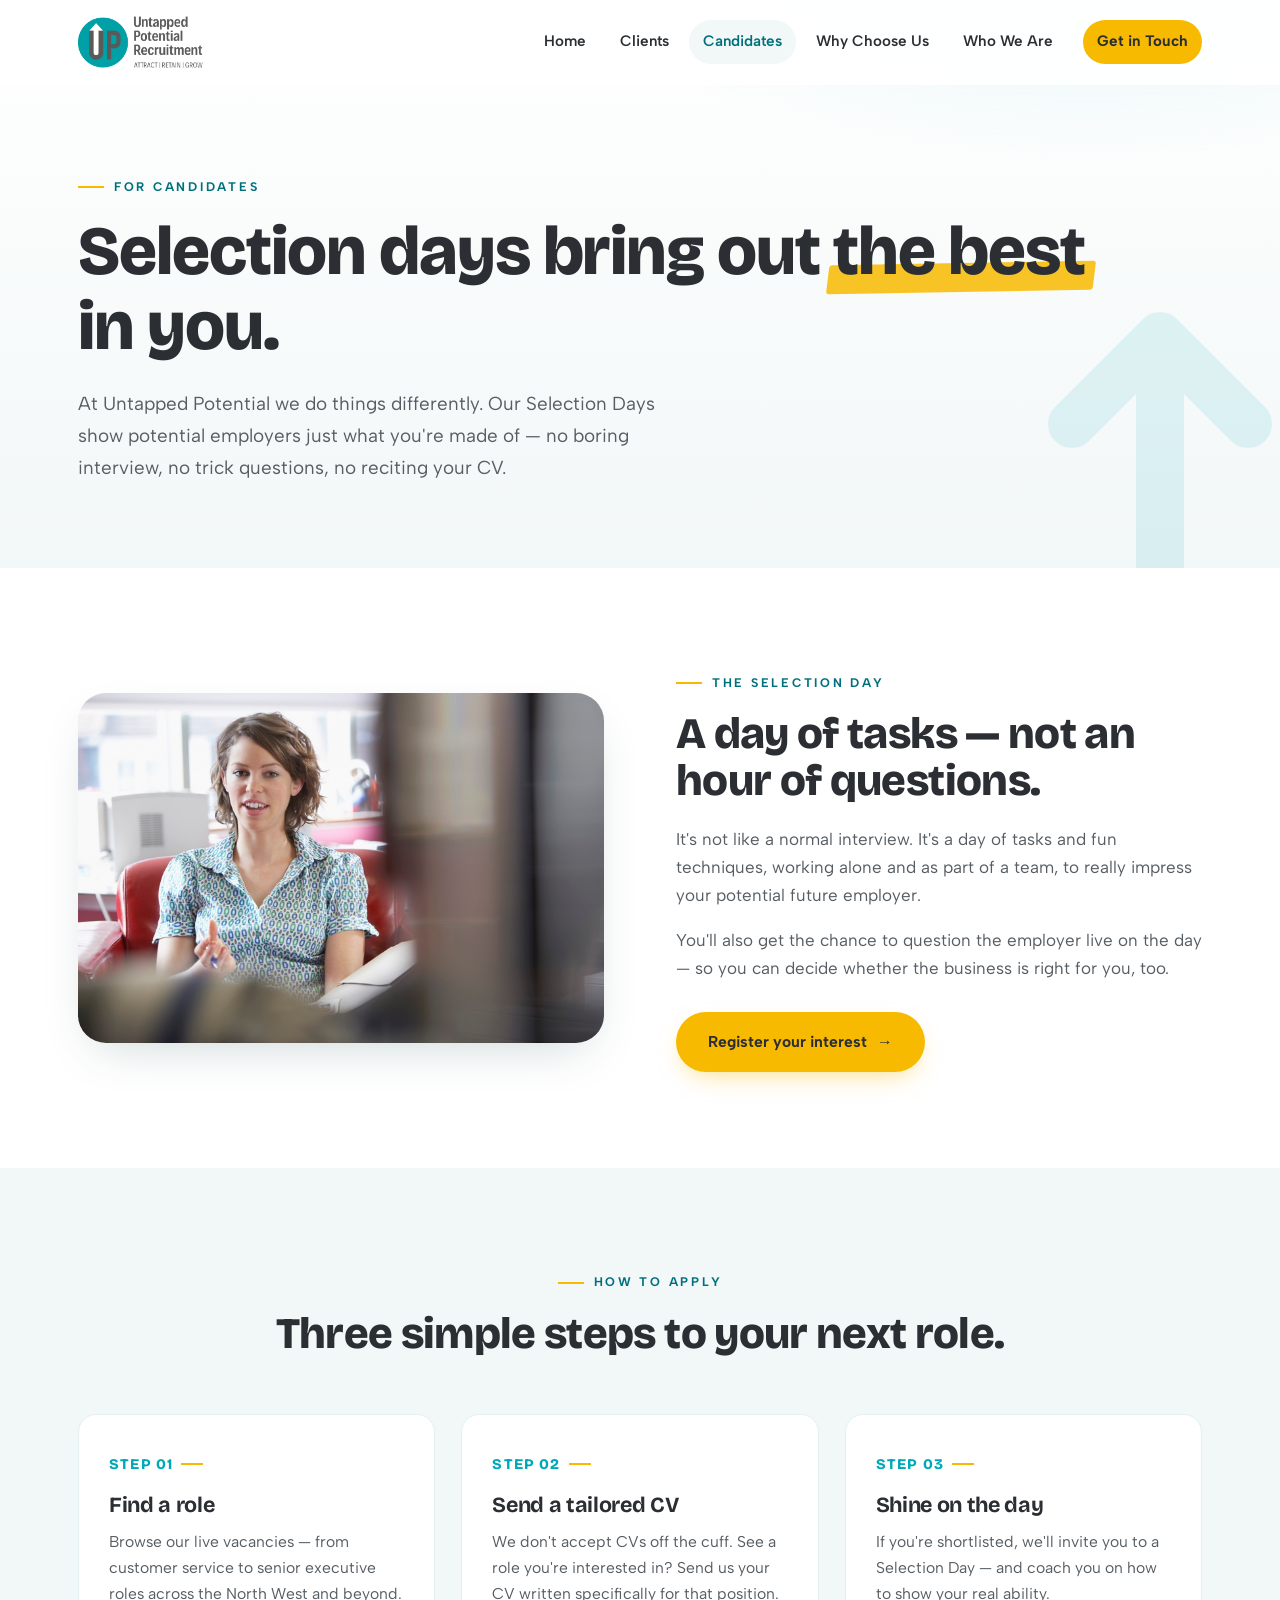
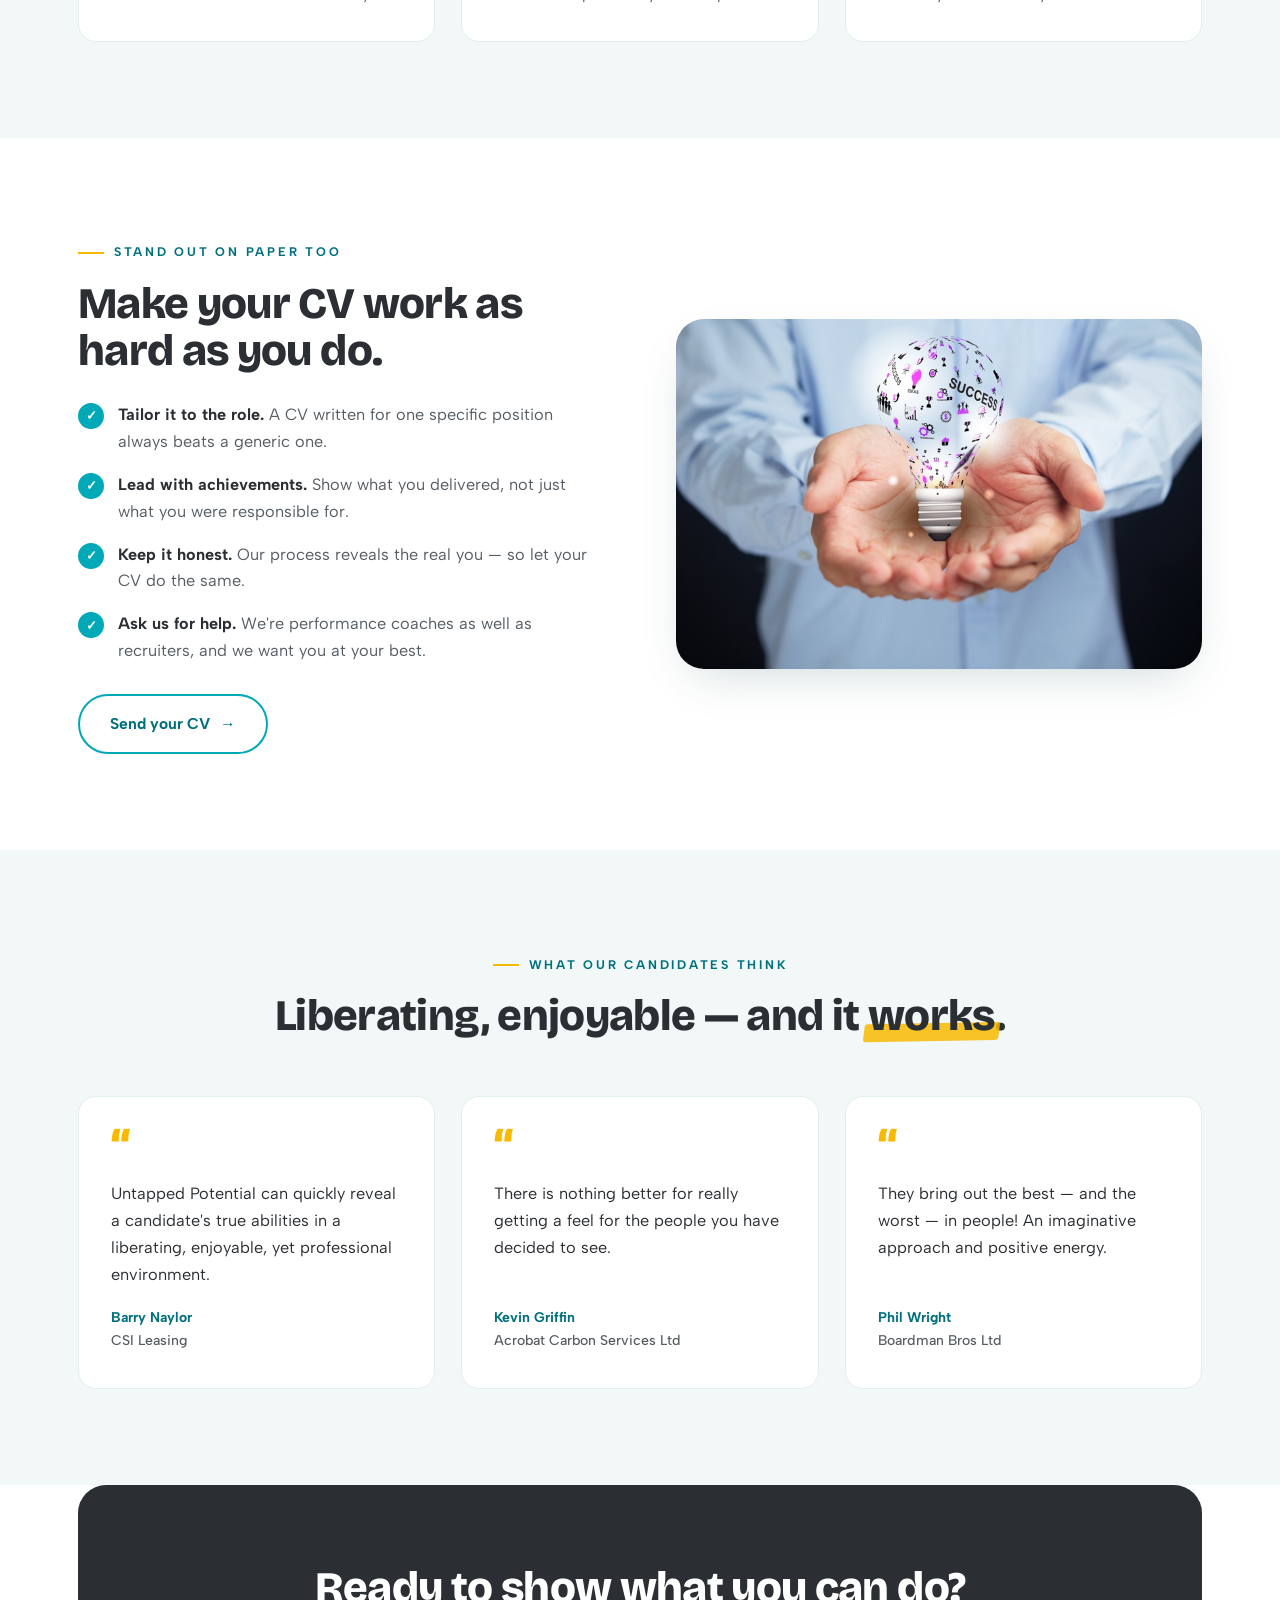
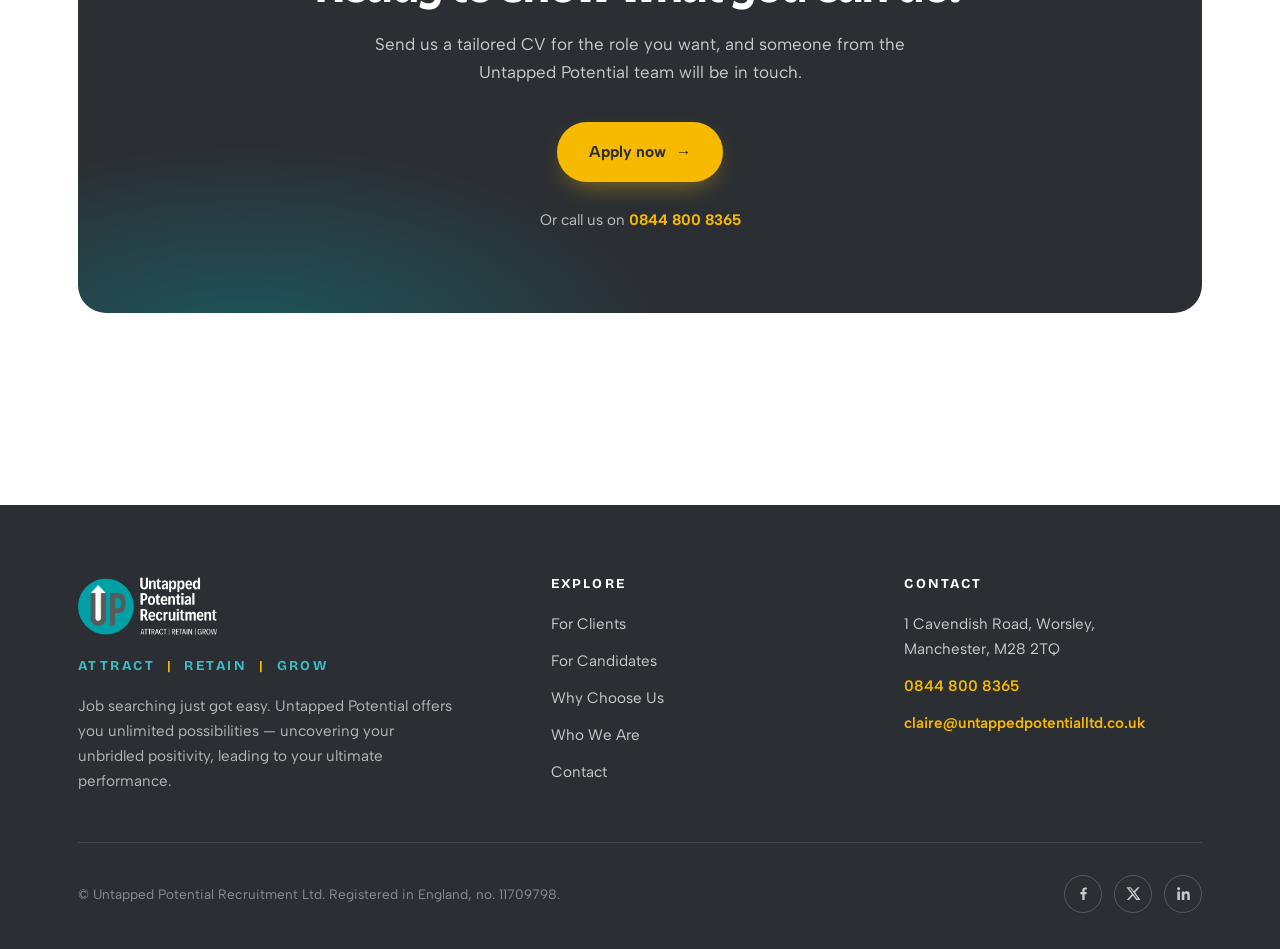
==== candidates.html @ b2980cfb "Initial commit" ====
<!DOCTYPE html>
<html lang="en-GB">
<head>
<meta charset="UTF-8">
<meta name="viewport" content="width=device-width, initial-scale=1.0">
<title>For Candidates — Untapped Potential Recruitment</title>
<meta name="description" content="Selection Days that bring out the best in you. No boring interviews — a day of tasks and techniques to show employers what you're made of.">
<link rel="preconnect" href="https://fonts.googleapis.com">
<link rel="preconnect" href="https://fonts.gstatic.com" crossorigin>
<link href="https://fonts.googleapis.com/css2?family=Bricolage+Grotesque:wght@500;700;800&family=Albert+Sans:wght@400;500;600;700&display=swap" rel="stylesheet">
<link rel="stylesheet" href="style.css">
</head>
<body>

<header class="site-header" id="siteHeader">
  <div class="header-inner">
    <a class="logo" href="index.html"><img src="assets/logo-white-bg.png" alt="Untapped Potential Recruitment — Attract, Retain, Grow"></a>
    <nav class="nav" id="nav">
      <a href="index.html">Home</a>
      <a href="clients.html">Clients</a>
      <a href="candidates.html" class="active">Candidates</a>
      <a href="why-choose-us.html">Why Choose Us</a>
      <a href="who-we-are.html">Who We Are</a>
      <a href="contact.html" class="nav-cta">Get in Touch</a>
    </nav>
    <button class="burger" id="burger" aria-label="Open menu" aria-expanded="false" aria-controls="nav">
      <span></span><span></span><span></span>
    </button>
  </div>
</header>

<main>

  <section class="page-hero">
    <svg class="hero-arrow" viewBox="0 0 200 300" fill="none" aria-hidden="true">
      <path d="M100 290 V80 M100 80 L45 135 M100 80 L155 135" stroke="#00a9b7" stroke-width="30" stroke-linecap="round" stroke-linejoin="round"/>
    </svg>
    <div class="wrap">
      <span class="eyebrow">For candidates</span>
      <h1>Selection days bring out <span class="tap">the best</span> in you.</h1>
      <p class="lead">At Untapped Potential we do things differently. Our Selection Days show potential employers just what you're made of — no boring interview, no trick questions, no reciting your CV.</p>
    </div>
  </section>

  <section class="section">
    <div class="wrap">
      <div class="split">
        <div class="img-frame reveal"><img src="assets/what-we-do.jpg" alt="A candidate presenting during a Selection Day exercise"></div>
        <div class="reveal d1">
          <span class="eyebrow">The Selection Day</span>
          <h2>A day of tasks — not an hour of questions.</h2>
          <p>It's not like a normal interview. It's a day of tasks and fun techniques, working alone and as part of a team, to really impress your potential future employer.</p>
          <p>You'll also get the chance to question the employer live on the day — so you can decide whether the business is right for you, too.</p>
          <a class="btn btn-gold" href="contact.html">Register your interest <span class="arr">&rarr;</span></a>
        </div>
      </div>
    </div>
  </section>

  <section class="section alt">
    <div class="wrap">
      <div class="section-head center reveal">
        <span class="eyebrow">How to apply</span>
        <h2>Three simple steps to your next role.</h2>
      </div>
      <div class="steps">
        <article class="step reveal">
          <span class="num">STEP 01</span>
          <h3>Find a role</h3>
          <p>Browse our live vacancies — from customer service to senior executive roles across the North West and beyond.</p>
        </article>
        <article class="step reveal d1">
          <span class="num">STEP 02</span>
          <h3>Send a tailored CV</h3>
          <p>We don't accept CVs off the cuff. See a role you're interested in? Send us your CV written specifically for that position.</p>
        </article>
        <article class="step reveal d2">
          <span class="num">STEP 03</span>
          <h3>Shine on the day</h3>
          <p>If you're shortlisted, we'll invite you to a Selection Day — and coach you on how to show your real ability.</p>
        </article>
      </div>
    </div>
  </section>

  <section class="section">
    <div class="wrap">
      <div class="split flip">
        <div class="reveal">
          <span class="eyebrow">Stand out on paper too</span>
          <h2>Make your CV work as hard as you do.</h2>
          <ul class="arrow-list">
            <li><span class="tick">&#10003;</span><p><strong>Tailor it to the role.</strong> A CV written for one specific position always beats a generic one.</p></li>
            <li><span class="tick">&#10003;</span><p><strong>Lead with achievements.</strong> Show what you delivered, not just what you were responsible for.</p></li>
            <li><span class="tick">&#10003;</span><p><strong>Keep it honest.</strong> Our process reveals the real you — so let your CV do the same.</p></li>
            <li><span class="tick">&#10003;</span><p><strong>Ask us for help.</strong> We're performance coaches as well as recruiters, and we want you at your best.</p></li>
          </ul>
          <a class="btn btn-outline" href="mailto:applications@untappedpotentialltd.co.uk">Send your CV <span class="arr">&rarr;</span></a>
        </div>
        <div class="img-frame reveal d1"><img src="assets/recruitment-success.jpg" alt="A successful candidate celebrating a new role"></div>
      </div>
    </div>
  </section>

  <section class="section alt">
    <div class="wrap">
      <div class="section-head center reveal">
        <span class="eyebrow">What our candidates think</span>
        <h2>Liberating, enjoyable — and it <span class="tap">works</span>.</h2>
      </div>
      <div class="quotes">
        <blockquote class="quote reveal">
          <span class="mark">&ldquo;</span>
          <p>Untapped Potential can quickly reveal a candidate's true abilities in a liberating, enjoyable, yet professional environment.</p>
          <cite>Barry Naylor <span>CSI Leasing</span></cite>
        </blockquote>
        <blockquote class="quote reveal d1">
          <span class="mark">&ldquo;</span>
          <p>There is nothing better for really getting a feel for the people you have decided to see.</p>
          <cite>Kevin Griffin <span>Acrobat Carbon Services Ltd</span></cite>
        </blockquote>
        <blockquote class="quote reveal d2">
          <span class="mark">&ldquo;</span>
          <p>They bring out the best — and the worst — in people! An imaginative approach and positive energy.</p>
          <cite>Phil Wright <span>Boardman Bros Ltd</span></cite>
        </blockquote>
      </div>
    </div>
  </section>

  <section class="section" style="padding-top:0">
    <div class="wrap">
      <div class="cta-panel reveal">
        <h2>Ready to show what you can do?</h2>
        <p>Send us a tailored CV for the role you want, and someone from the Untapped Potential team will be in touch.</p>
        <a class="btn btn-gold" href="mailto:applications@untappedpotentialltd.co.uk">Apply now <span class="arr">&rarr;</span></a>
        <span class="phone">Or call us on <a href="tel:08448008365">0844 800 8365</a></span>
      </div>
    </div>
  </section>

</main>

<footer class="site-footer">
  <div class="wrap">
    <div class="footer-grid">
      <div>
        <a class="logo" href="index.html"><img src="assets/logo-dark-bg.png" alt="Untapped Potential Recruitment"></a>
        <div class="footer-motto">Attract <em>|</em> Retain <em>|</em> Grow</div>
        <p>Job searching just got easy. Untapped Potential offers you unlimited possibilities — uncovering your unbridled positivity, leading to your ultimate performance.</p>
      </div>
      <div>
        <h4>Explore</h4>
        <div class="footer-links">
          <a href="clients.html">For Clients</a>
          <a href="candidates.html">For Candidates</a>
          <a href="why-choose-us.html">Why Choose Us</a>
          <a href="who-we-are.html">Who We Are</a>
          <a href="contact.html">Contact</a>
        </div>
      </div>
      <div>
        <h4>Contact</h4>
        <div class="footer-contact">
          <span>1 Cavendish Road, Worsley,<br>Manchester, M28 2TQ</span>
          <a href="tel:08448008365">0844 800 8365</a>
          <a href="mailto:claire@untappedpotentialltd.co.uk">claire@untappedpotentialltd.co.uk</a>
        </div>
      </div>
    </div>
    <div class="footer-bottom">
      <span>&copy; Untapped Potential Recruitment Ltd. Registered in England, no. 11709798.</span>
      <div class="socials">
        <a href="https://facebook.com/untappedpotentialltd" aria-label="Facebook"><svg viewBox="0 0 24 24" fill="currentColor"><path d="M13.5 21v-8h2.7l.4-3.1h-3.1V7.9c0-.9.3-1.5 1.6-1.5h1.6V3.6c-.3 0-1.3-.1-2.4-.1-2.4 0-4 1.4-4 4.1v2.3H7.6V13h2.7v8h3.2z"/></svg></a>
        <a href="https://twitter.com/untappedupdates" aria-label="Twitter / X"><svg viewBox="0 0 24 24" fill="currentColor"><path d="M17.8 3h3l-6.6 7.6L22 21h-6.1l-4.8-6.3L5.6 21h-3l7.1-8.1L2 3h6.2l4.3 5.7L17.8 3zm-1.1 16.2h1.7L7.3 4.7H5.5l11.2 14.5z"/></svg></a>
        <a href="https://linkedin.com/company/untapped-potential-ltd" aria-label="LinkedIn"><svg viewBox="0 0 24 24" fill="currentColor"><path d="M6.9 21H3.3V9h3.6v12zM5.1 7.4a2.1 2.1 0 1 1 0-4.2 2.1 2.1 0 0 1 0 4.2zM21 21h-3.6v-5.9c0-1.4 0-3.2-2-3.2s-2.2 1.5-2.2 3.1V21H9.6V9h3.4v1.6h.1c.5-.9 1.7-1.9 3.4-1.9 3.6 0 4.3 2.4 4.3 5.5V21z"/></svg></a>
      </div>
    </div>
  </div>
</footer>

<script>
(function () {
  var header = document.getElementById('siteHeader');
  var onScroll = function () { header.classList.toggle('scrolled', window.scrollY > 24); };
  window.addEventListener('scroll', onScroll, { passive: true });
  onScroll();

  var burger = document.getElementById('burger');
  var nav = document.getElementById('nav');
  burger.addEventListener('click', function () {
    var open = nav.classList.toggle('open');
    burger.classList.toggle('open', open);
    burger.setAttribute('aria-expanded', open);
    burger.setAttribute('aria-label', open ? 'Close menu' : 'Open menu');
  });
  nav.addEventListener('click', function (e) {
    if (e.target.tagName === 'A') { nav.classList.remove('open'); burger.classList.remove('open'); }
  });

  var io = new IntersectionObserver(function (entries) {
    entries.forEach(function (en) {
      if (en.isIntersecting) { en.target.classList.add('in'); io.unobserve(en.target); }
    });
  }, { threshold: 0.12 });
  document.querySelectorAll('.reveal').forEach(function (el) { io.observe(el); });
})();
</script>

</body>
</html>
---- style.css ----
/* ============================================================
   Untapped Potential Recruitment — premium rebuild
   Palette: teal #00a9b7 · gold #f8ba01 · charcoal #2b2f33
   Type: Bricolage Grotesque (display) · Albert Sans (body)
   ============================================================ */

:root {
  --teal: #00a9b7;
  --teal-bright: #3bbcc7;
  --teal-deep: #00707c;
  --teal-ink: #073a40;
  --gold: #f8ba01;
  --gold-soft: #ffd75e;
  --ink: #2b2f33;
  --ink-soft: #565d63;
  --paper: #f2f7f7;
  --paper-deep: #e3efef;
  --white: #ffffff;
  --radius: 18px;
  --radius-lg: 28px;
  --shadow: 0 18px 50px -18px rgba(7, 58, 64, 0.22);
  --font-display: "Bricolage Grotesque", "Arial Black", sans-serif;
  --font-body: "Albert Sans", "Helvetica Neue", sans-serif;
  --max: 1180px;
}

* { margin: 0; padding: 0; box-sizing: border-box; }

html { scroll-behavior: smooth; }

body {
  font-family: var(--font-body);
  color: var(--ink);
  background: var(--white);
  line-height: 1.65;
  font-size: 17px;
  -webkit-font-smoothing: antialiased;
}

img { max-width: 100%; display: block; }
a { color: var(--teal-deep); text-decoration: none; }
ul { list-style: none; }

.wrap { max-width: var(--max); margin: 0 auto; padding: 0 28px; }

/* ---------- Typography ---------- */

h1, h2, h3, h4 {
  font-family: var(--font-display);
  font-weight: 700;
  line-height: 1.08;
  letter-spacing: -0.015em;
  color: var(--ink);
}

h1 { font-size: clamp(2.6rem, 5.4vw, 4.3rem); font-weight: 800; }
h2 { font-size: clamp(1.9rem, 3.4vw, 2.8rem); font-weight: 800; }
h3 { font-size: 1.35rem; font-weight: 700; line-height: 1.25; }

p { color: var(--ink-soft); }

.eyebrow {
  display: inline-flex;
  align-items: center;
  gap: 10px;
  font-size: 0.78rem;
  font-weight: 700;
  letter-spacing: 0.22em;
  text-transform: uppercase;
  color: var(--teal-deep);
  margin-bottom: 18px;
}
.eyebrow::before {
  content: "";
  width: 26px; height: 2px;
  background: var(--gold);
}

/* gold tap-mark highlight — the "Untapped" signature */
.tap {
  position: relative;
  white-space: nowrap;
  z-index: 1;
}
.tap::after {
  content: "";
  position: absolute;
  left: -0.08em; right: -0.12em;
  bottom: 0.02em;
  height: 0.42em;
  background: var(--gold);
  opacity: 0.85;
  z-index: -1;
  transform: skew(-8deg) rotate(-1deg);
  border-radius: 3px;
}

.lead { font-size: 1.18rem; line-height: 1.7; }

/* ---------- Buttons ---------- */

.btn {
  display: inline-flex;
  align-items: center;
  gap: 10px;
  font-family: var(--font-body);
  font-weight: 700;
  font-size: 0.98rem;
  padding: 15px 30px;
  border-radius: 999px;
  border: 2px solid transparent;
  cursor: pointer;
  transition: transform 0.2s ease, box-shadow 0.2s ease, background 0.2s ease, color 0.2s ease;
}
.btn .arr { transition: transform 0.2s ease; }
.btn:hover .arr { transform: translateX(4px); }

.btn-gold {
  background: var(--gold);
  color: var(--ink);
  box-shadow: 0 10px 26px -10px rgba(248, 186, 1, 0.55);
}
.btn-gold:hover { transform: translateY(-2px); box-shadow: 0 16px 32px -10px rgba(248, 186, 1, 0.6); }

.btn-outline {
  border-color: var(--teal);
  color: var(--teal-deep);
  background: transparent;
}
.btn-outline:hover { background: var(--teal); color: var(--white); }

.btn-white {
  background: var(--white);
  color: var(--teal-deep);
}
.btn-white:hover { transform: translateY(-2px); box-shadow: 0 14px 30px -12px rgba(0,0,0,0.35); }

/* ---------- Header ---------- */

.site-header {
  position: fixed;
  top: 0; left: 0; right: 0;
  z-index: 100;
  background: rgba(255, 255, 255, 0.92);
  backdrop-filter: blur(12px);
  -webkit-backdrop-filter: blur(12px);
  border-bottom: 1px solid transparent;
  transition: box-shadow 0.25s ease, border-color 0.25s ease;
}
.site-header.scrolled {
  border-bottom-color: var(--paper-deep);
  box-shadow: 0 8px 30px -18px rgba(7, 58, 64, 0.25);
}

.header-inner {
  max-width: var(--max);
  margin: 0 auto;
  padding: 0 28px;
  height: 84px;
  display: flex;
  align-items: center;
  justify-content: space-between;
  gap: 24px;
}
.site-header.scrolled .header-inner { height: 70px; }
.header-inner { transition: height 0.25s ease; }

.logo img { height: 52px; width: auto; transition: height 0.25s ease; }
.site-header.scrolled .logo img { height: 44px; }

.nav { display: flex; align-items: center; gap: 6px; }
.nav a {
  font-weight: 600;
  font-size: 0.95rem;
  color: var(--ink);
  padding: 9px 14px;
  border-radius: 999px;
  transition: background 0.2s ease, color 0.2s ease;
}
.nav a:hover { background: var(--paper); color: var(--teal-deep); }
.nav a.active { color: var(--teal-deep); background: var(--paper); }
.nav .nav-cta {
  background: var(--gold);
  color: var(--ink);
  font-weight: 700;
  margin-left: 10px;
}
.nav .nav-cta:hover { background: var(--gold-soft); color: var(--ink); }

.burger {
  display: none;
  flex-direction: column;
  gap: 5px;
  background: none;
  border: 0;
  padding: 10px;
  cursor: pointer;
}
.burger span {
  width: 26px; height: 3px;
  border-radius: 2px;
  background: var(--ink);
  transition: transform 0.25s ease, opacity 0.25s ease;
}
.burger.open span:nth-child(1) { transform: translateY(8px) rotate(45deg); }
.burger.open span:nth-child(2) { opacity: 0; }
.burger.open span:nth-child(3) { transform: translateY(-8px) rotate(-45deg); }

/* ---------- Hero (home) ---------- */

.hero {
  position: relative;
  padding: 170px 0 110px;
  background:
    radial-gradient(1100px 520px at 88% -10%, rgba(59, 188, 199, 0.16), transparent 65%),
    linear-gradient(180deg, var(--white) 0%, var(--paper) 100%);
  overflow: hidden;
}

.hero-arrow {
  position: absolute;
  right: -60px;
  bottom: -80px;
  width: 420px;
  height: 620px;
  opacity: 0.1;
  pointer-events: none;
}

.hero-grid {
  display: grid;
  grid-template-columns: 1.05fr 0.95fr;
  gap: 64px;
  align-items: center;
  position: relative;
}

.hero-copy .lead { margin: 26px 0 36px; max-width: 34rem; }
.hero-ctas { display: flex; gap: 16px; flex-wrap: wrap; }

.hero-visual { position: relative; }
.hero-visual .frame {
  border-radius: var(--radius-lg);
  overflow: hidden;
  box-shadow: var(--shadow);
  aspect-ratio: 4 / 3.4;
}
.hero-visual .frame img { width: 100%; height: 100%; object-fit: cover; }

.hero-chip {
  position: absolute;
  left: -28px;
  bottom: 34px;
  background: var(--white);
  border-radius: var(--radius);
  box-shadow: var(--shadow);
  padding: 18px 24px;
  display: flex;
  align-items: center;
  gap: 16px;
}
.hero-chip .big {
  font-family: var(--font-display);
  font-weight: 800;
  font-size: 2rem;
  color: var(--teal);
  line-height: 1;
}
.hero-chip .small {
  font-size: 0.82rem;
  font-weight: 600;
  color: var(--ink-soft);
  line-height: 1.35;
  max-width: 150px;
}

.hero-badge {
  position: absolute;
  top: -22px;
  right: 26px;
  background: var(--gold);
  color: var(--ink);
  font-weight: 800;
  font-size: 0.8rem;
  letter-spacing: 0.14em;
  text-transform: uppercase;
  padding: 12px 20px;
  border-radius: 999px;
  box-shadow: 0 12px 28px -10px rgba(248, 186, 1, 0.6);
  transform: rotate(3deg);
}

/* ---------- Sections ---------- */

.section { padding: 96px 0; }
.section.alt { background: var(--paper); }
.section-head { max-width: 46rem; margin-bottom: 56px; }
.section-head.center { margin-left: auto; margin-right: auto; text-align: center; }
.section-head.center .eyebrow { justify-content: center; }
.section-head p { margin-top: 18px; font-size: 1.08rem; }

/* split layout */
.split {
  display: grid;
  grid-template-columns: 1fr 1fr;
  gap: 72px;
  align-items: center;
}
.split .img-frame {
  border-radius: var(--radius-lg);
  overflow: hidden;
  box-shadow: var(--shadow);
}
.split .img-frame img { width: 100%; height: 100%; object-fit: cover; }
.split h2 { margin-bottom: 20px; }
.split p + p { margin-top: 16px; }
.split .btn { margin-top: 30px; }

/* ---------- Process steps ---------- */

.steps {
  display: grid;
  grid-template-columns: repeat(3, 1fr);
  gap: 26px;
}
.step {
  background: var(--white);
  border-radius: var(--radius);
  padding: 34px 30px;
  border: 1px solid var(--paper-deep);
  position: relative;
  transition: transform 0.25s ease, box-shadow 0.25s ease;
}
.step:hover { transform: translateY(-6px); box-shadow: var(--shadow); }
.step .num {
  font-family: var(--font-display);
  font-weight: 800;
  font-size: 0.92rem;
  color: var(--teal);
  letter-spacing: 0.08em;
  display: inline-flex;
  align-items: center;
  gap: 8px;
  margin-bottom: 16px;
}
.step .num::after {
  content: "";
  width: 22px; height: 2px;
  background: var(--gold);
}
.step h3 { margin-bottom: 10px; }
.step p { font-size: 0.98rem; }

/* ---------- Stats band ---------- */

.stats-band {
  background: linear-gradient(120deg, var(--teal-deep) 0%, var(--teal) 78%);
  color: var(--white);
  border-radius: var(--radius-lg);
  padding: 64px 56px;
  position: relative;
  overflow: hidden;
}
.stats-band .band-arrow {
  position: absolute;
  right: -30px; top: -60px;
  width: 260px; height: 400px;
  opacity: 0.12;
}
.stats-grid {
  display: grid;
  grid-template-columns: repeat(4, 1fr);
  gap: 40px;
  position: relative;
}
.stat .value {
  font-family: var(--font-display);
  font-weight: 800;
  font-size: clamp(2.4rem, 4vw, 3.4rem);
  line-height: 1;
  color: var(--white);
}
.stat .value em { font-style: normal; color: var(--gold); }
.stat .label {
  margin-top: 10px;
  font-size: 0.92rem;
  font-weight: 500;
  color: rgba(255, 255, 255, 0.85);
  max-width: 15rem;
}

/* ---------- Testimonials ---------- */

.quotes {
  display: grid;
  grid-template-columns: repeat(3, 1fr);
  gap: 26px;
}
.quote {
  background: var(--white);
  border-radius: var(--radius);
  padding: 36px 32px;
  border: 1px solid var(--paper-deep);
  display: flex;
  flex-direction: column;
  gap: 18px;
}
.quote .mark {
  font-family: var(--font-display);
  font-size: 3rem;
  font-weight: 800;
  line-height: 0.6;
  color: var(--gold);
}
.quote p { font-size: 1.02rem; color: var(--ink); flex: 1; }
.quote cite {
  font-style: normal;
  font-size: 0.88rem;
  font-weight: 700;
  color: var(--teal-deep);
}
.quote cite span {
  display: block;
  font-weight: 500;
  color: var(--ink-soft);
}

/* ---------- Client logo strip ---------- */

.logo-strip { overflow: hidden; position: relative; padding: 10px 0; }
.logo-track {
  display: flex;
  align-items: center;
  gap: 70px;
  width: max-content;
  animation: marquee 40s linear infinite;
}
.logo-track img {
  height: 56px;
  width: auto;
  filter: grayscale(1);
  opacity: 0.6;
  transition: filter 0.25s ease, opacity 0.25s ease;
}
.logo-track img:hover { filter: none; opacity: 1; }
@keyframes marquee {
  from { transform: translateX(0); }
  to { transform: translateX(-50%); }
}

/* ---------- Big CTA ---------- */

.cta-panel {
  background: var(--ink);
  border-radius: var(--radius-lg);
  padding: 80px 64px;
  text-align: center;
  position: relative;
  overflow: hidden;
}
.cta-panel::before {
  content: "";
  position: absolute;
  inset: 0;
  background: radial-gradient(600px 300px at 15% 110%, rgba(0, 169, 183, 0.35), transparent 70%);
}
.cta-panel h2 { color: var(--white); position: relative; }
.cta-panel p {
  color: rgba(255, 255, 255, 0.75);
  margin: 18px auto 36px;
  max-width: 36rem;
  position: relative;
}
.cta-panel .btn { position: relative; }
.cta-panel .phone {
  display: block;
  margin-top: 26px;
  color: rgba(255, 255, 255, 0.7);
  font-size: 0.95rem;
  position: relative;
}
.cta-panel .phone a { color: var(--gold); font-weight: 700; }

/* ---------- Page hero (inner pages) ---------- */

.page-hero {
  padding: 168px 0 84px;
  background:
    radial-gradient(900px 420px at 85% -20%, rgba(59, 188, 199, 0.18), transparent 65%),
    linear-gradient(180deg, var(--white) 0%, var(--paper) 100%);
  position: relative;
  overflow: hidden;
}
.page-hero .hero-arrow { width: 320px; height: 480px; right: -40px; bottom: -120px; }
.page-hero h1 { max-width: 15em; }
.page-hero .lead { margin-top: 24px; max-width: 38rem; }

/* ---------- Feature cards (clients page) ---------- */

.cards {
  display: grid;
  grid-template-columns: repeat(3, 1fr);
  gap: 26px;
}
.card {
  background: var(--white);
  border-radius: var(--radius);
  border: 1px solid var(--paper-deep);
  padding: 36px 32px;
  transition: transform 0.25s ease, box-shadow 0.25s ease;
  display: flex;
  flex-direction: column;
}
.card:hover { transform: translateY(-6px); box-shadow: var(--shadow); }
.card .icon {
  width: 52px; height: 52px;
  border-radius: 14px;
  background: var(--paper);
  color: var(--teal-deep);
  display: grid;
  place-items: center;
  margin-bottom: 22px;
}
.card .icon svg { width: 26px; height: 26px; }
.card h3 { margin-bottom: 10px; }
.card p { font-size: 0.98rem; flex: 1; }

/* ---------- Arrow list ---------- */

.arrow-list { display: grid; gap: 16px; margin-top: 26px; }
.arrow-list li {
  display: flex;
  gap: 14px;
  align-items: flex-start;
  font-size: 1.02rem;
  color: var(--ink);
}
.arrow-list li strong { color: var(--ink); }
.arrow-list li .tick {
  flex: none;
  width: 26px; height: 26px;
  margin-top: 2px;
  border-radius: 50%;
  background: var(--teal);
  color: var(--white);
  display: grid;
  place-items: center;
  font-size: 0.8rem;
  font-weight: 800;
}
.arrow-list li p { display: inline; color: var(--ink-soft); }

/* ---------- Compare panel (why choose us) ---------- */

.compare {
  display: grid;
  grid-template-columns: 1fr 1fr;
  gap: 26px;
}
.compare-col {
  border-radius: var(--radius-lg);
  padding: 48px 44px;
}
.compare-col.us {
  background: linear-gradient(140deg, var(--teal-deep), var(--teal));
  color: var(--white);
}
.compare-col.them {
  background: var(--white);
  border: 1px solid var(--paper-deep);
}
.compare-col .pct {
  font-family: var(--font-display);
  font-weight: 800;
  font-size: clamp(3.4rem, 6vw, 5rem);
  line-height: 1;
}
.compare-col.us .pct { color: var(--gold); }
.compare-col.them .pct { color: var(--ink-soft); }
.compare-col h3 { margin-top: 14px; }
.compare-col.us h3 { color: var(--white); }
.compare-col p { margin-top: 10px; font-size: 0.98rem; }
.compare-col.us p { color: rgba(255, 255, 255, 0.85); }

/* ---------- Contact page ---------- */

.contact-grid {
  display: grid;
  grid-template-columns: 0.9fr 1.1fr;
  gap: 64px;
  align-items: start;
}

.contact-cards { display: grid; gap: 20px; }
.contact-card {
  background: var(--white);
  border: 1px solid var(--paper-deep);
  border-radius: var(--radius);
  padding: 28px 30px;
  display: flex;
  gap: 20px;
  align-items: flex-start;
}
.contact-card .icon {
  flex: none;
  width: 48px; height: 48px;
  border-radius: 13px;
  background: var(--paper);
  color: var(--teal-deep);
  display: grid;
  place-items: center;
}
.contact-card .icon svg { width: 24px; height: 24px; }
.contact-card h3 { font-size: 1.05rem; margin-bottom: 4px; }
.contact-card p, .contact-card a { font-size: 0.98rem; }
.contact-card a { font-weight: 700; }
.contact-card a:hover { text-decoration: underline; }

.form-panel {
  background: var(--white);
  border: 1px solid var(--paper-deep);
  border-radius: var(--radius-lg);
  padding: 46px;
  box-shadow: var(--shadow);
}
.form-panel h3 { margin-bottom: 26px; font-size: 1.5rem; }
.form-grid { display: grid; grid-template-columns: 1fr 1fr; gap: 18px; }
.form-grid .full { grid-column: 1 / -1; }
.field label {
  display: block;
  font-size: 0.85rem;
  font-weight: 700;
  margin-bottom: 7px;
  color: var(--ink);
}
.field input, .field textarea {
  width: 100%;
  font-family: var(--font-body);
  font-size: 1rem;
  padding: 13px 16px;
  border: 1.5px solid var(--paper-deep);
  border-radius: 12px;
  background: var(--paper);
  color: var(--ink);
  transition: border-color 0.2s ease, background 0.2s ease;
}
.field input:focus, .field textarea:focus {
  outline: none;
  border-color: var(--teal);
  background: var(--white);
}
.field textarea { min-height: 140px; resize: vertical; }
.form-panel .btn { margin-top: 24px; width: 100%; justify-content: center; }

/* ---------- Footer ---------- */

.site-footer {
  background: var(--ink);
  color: rgba(255, 255, 255, 0.75);
  padding: 72px 0 36px;
  margin-top: 96px;
}
.footer-grid {
  display: grid;
  grid-template-columns: 1.4fr 1fr 1fr;
  gap: 56px;
  padding-bottom: 48px;
  border-bottom: 1px solid rgba(255, 255, 255, 0.12);
}
.site-footer .logo img { height: 58px; }
.footer-motto {
  margin-top: 20px;
  font-family: var(--font-display);
  font-weight: 700;
  letter-spacing: 0.18em;
  font-size: 0.85rem;
  color: var(--teal-bright);
  text-transform: uppercase;
}
.footer-motto em { color: var(--gold); font-style: normal; padding: 0 6px; }
.site-footer p { color: rgba(255, 255, 255, 0.65); font-size: 0.95rem; margin-top: 16px; max-width: 24rem; }
.site-footer h4 {
  color: var(--white);
  font-size: 0.85rem;
  letter-spacing: 0.16em;
  text-transform: uppercase;
  margin-bottom: 20px;
}
.footer-links { display: grid; gap: 12px; }
.footer-links a { color: rgba(255, 255, 255, 0.75); font-size: 0.95rem; transition: color 0.2s ease; }
.footer-links a:hover { color: var(--gold); }
.footer-contact { display: grid; gap: 12px; font-size: 0.95rem; }
.footer-contact a { color: var(--gold); font-weight: 600; }
.footer-bottom {
  display: flex;
  justify-content: space-between;
  align-items: center;
  gap: 20px;
  flex-wrap: wrap;
  padding-top: 32px;
  font-size: 0.85rem;
  color: rgba(255, 255, 255, 0.45);
}
.socials { display: flex; gap: 12px; }
.socials a {
  width: 38px; height: 38px;
  border-radius: 50%;
  border: 1px solid rgba(255, 255, 255, 0.2);
  display: grid;
  place-items: center;
  color: rgba(255, 255, 255, 0.75);
  transition: background 0.2s ease, color 0.2s ease, border-color 0.2s ease;
}
.socials a:hover { background: var(--teal); border-color: var(--teal); color: var(--white); }
.socials svg { width: 17px; height: 17px; }

/* ---------- Reveal animation ---------- */

.reveal {
  opacity: 0;
  transform: translateY(26px);
  transition: opacity 0.7s ease, transform 0.7s ease;
}
.reveal.in { opacity: 1; transform: none; }
.reveal.d1 { transition-delay: 0.08s; }
.reveal.d2 { transition-delay: 0.16s; }
.reveal.d3 { transition-delay: 0.24s; }

@media (prefers-reduced-motion: reduce) {
  html { scroll-behavior: auto; }
  .reveal { opacity: 1; transform: none; transition: none; }
  .logo-track { animation: none; flex-wrap: wrap; width: auto; justify-content: center; }
  * { transition-duration: 0.01ms !important; animation-duration: 0.01ms !important; }
}

:focus-visible {
  outline: 3px solid var(--teal);
  outline-offset: 3px;
  border-radius: 4px;
}

/* ---------- Responsive ---------- */

@media (max-width: 1080px) {
  .hero-grid, .split, .contact-grid { grid-template-columns: 1fr; gap: 48px; }
  .split.flip .img-frame { order: -1; }
  .steps, .quotes, .cards { grid-template-columns: repeat(2, 1fr); }
  .stats-grid { grid-template-columns: repeat(2, 1fr); }
  .hero { padding-top: 150px; }
  .hero-chip { left: 12px; }
}

@media (max-width: 720px) {
  body { font-size: 16px; }
  .section { padding: 64px 0; }
  .steps, .quotes, .cards, .compare, .form-grid { grid-template-columns: 1fr; }
  .stats-grid { grid-template-columns: 1fr 1fr; gap: 28px; }
  .stats-band { padding: 44px 30px; }
  .cta-panel { padding: 56px 28px; }
  .form-panel { padding: 30px 24px; }
  .hero { padding: 130px 0 70px; }
  .page-hero { padding: 130px 0 60px; }
  .hero-ctas .btn { width: 100%; justify-content: center; }
  .hero-chip { position: static; margin-top: 18px; }
  .hero-badge { top: -16px; right: 12px; }
  .footer-grid { grid-template-columns: 1fr; gap: 40px; }

  .nav {
    position: fixed;
    top: 0; right: 0;
    height: 100vh;
    width: min(320px, 84vw);
    background: var(--white);
    flex-direction: column;
    align-items: flex-start;
    padding: 110px 30px 40px;
    gap: 8px;
    box-shadow: -20px 0 60px -20px rgba(7, 58, 64, 0.35);
    transform: translateX(105%);
    transition: transform 0.3s ease;
  }
  .nav.open { transform: translateX(0); }
  .nav a { width: 100%; font-size: 1.05rem; padding: 12px 16px; }
  .nav .nav-cta { margin-left: 0; text-align: center; justify-content: center; display: flex; }
  .burger { display: flex; z-index: 110; }
}
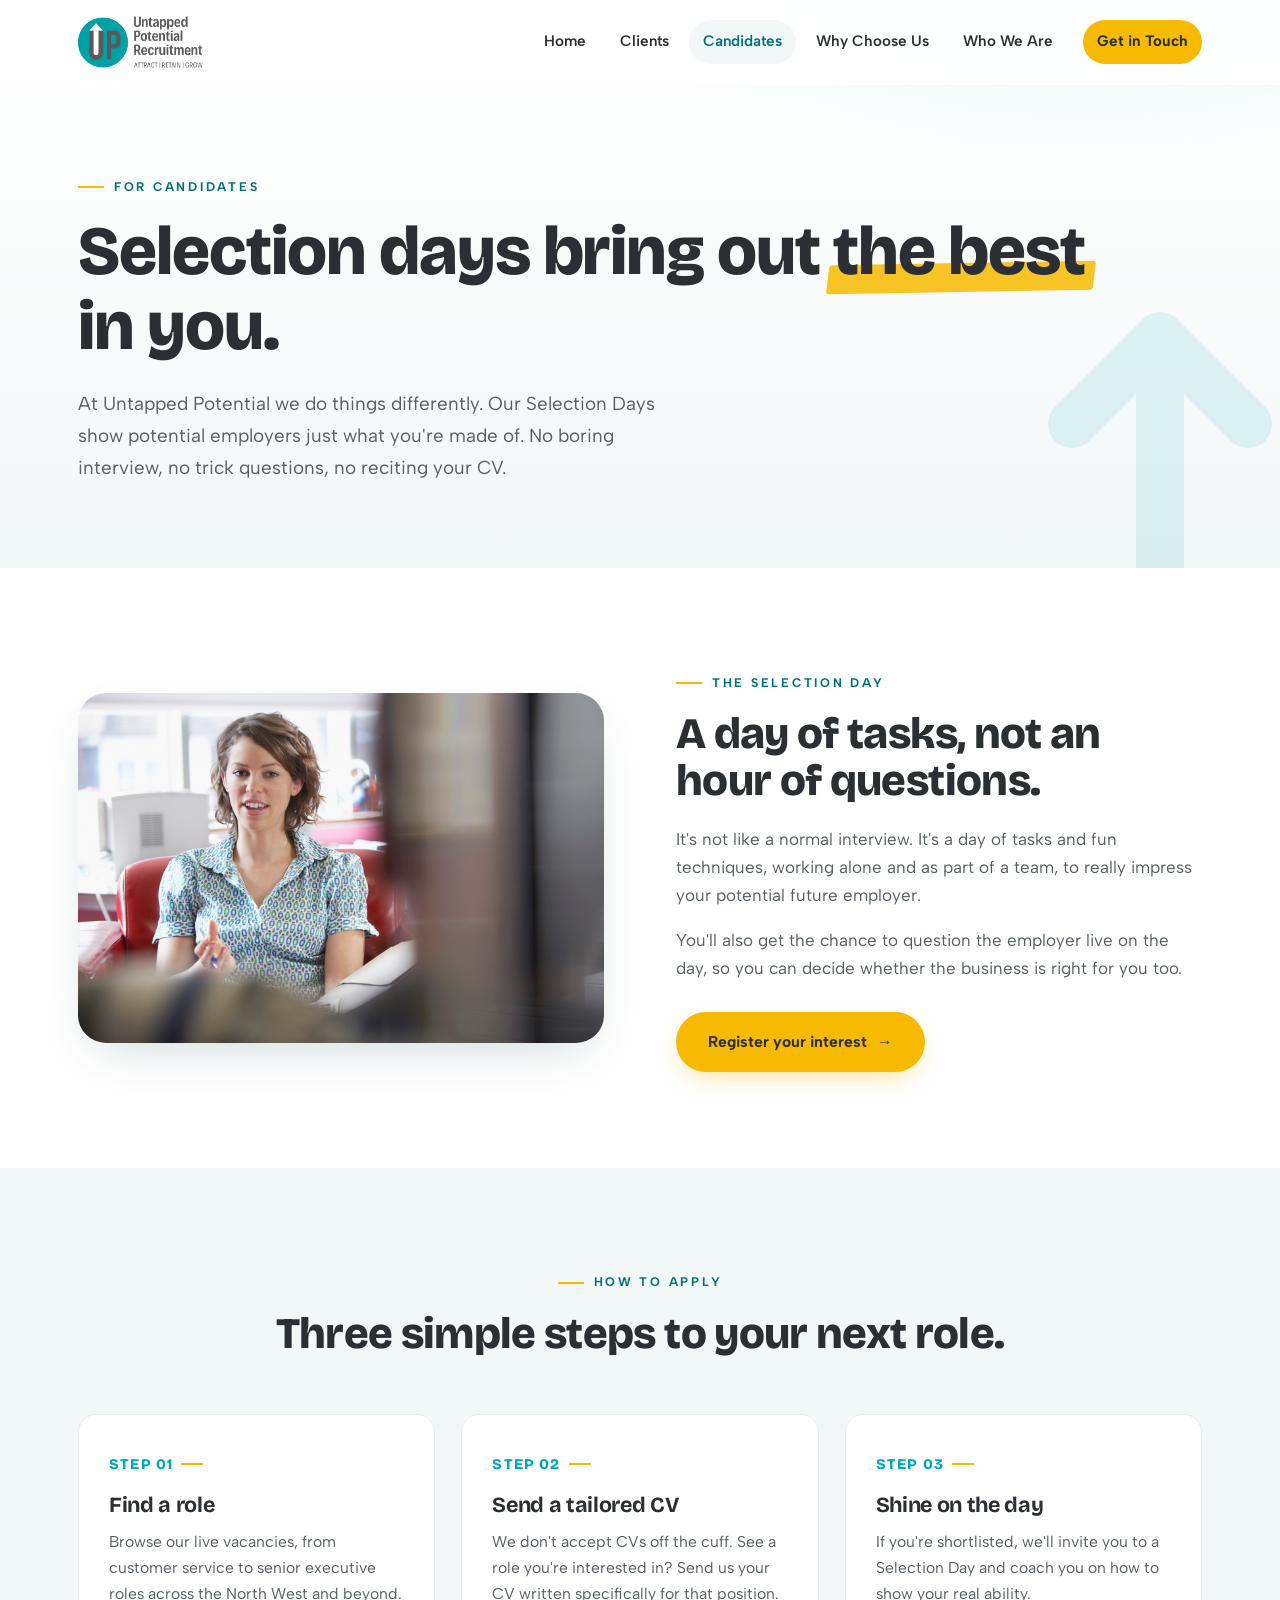
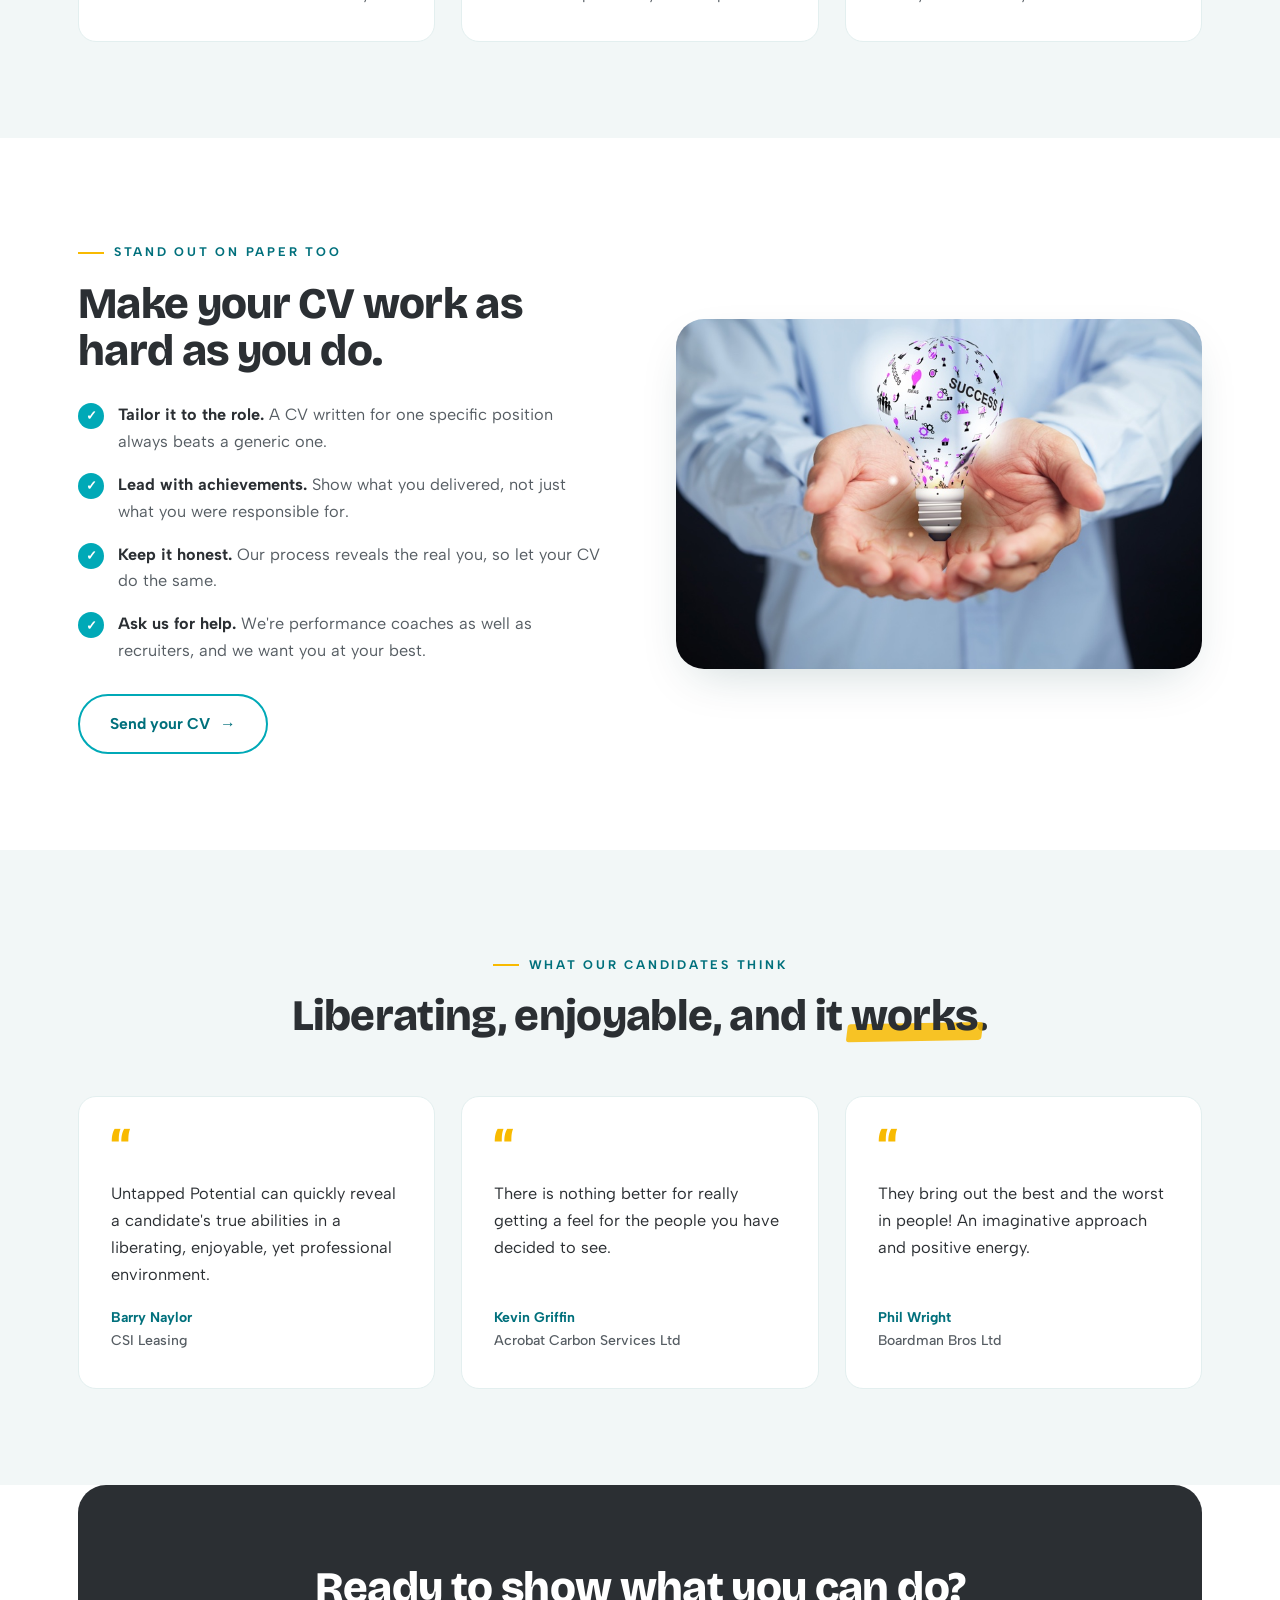
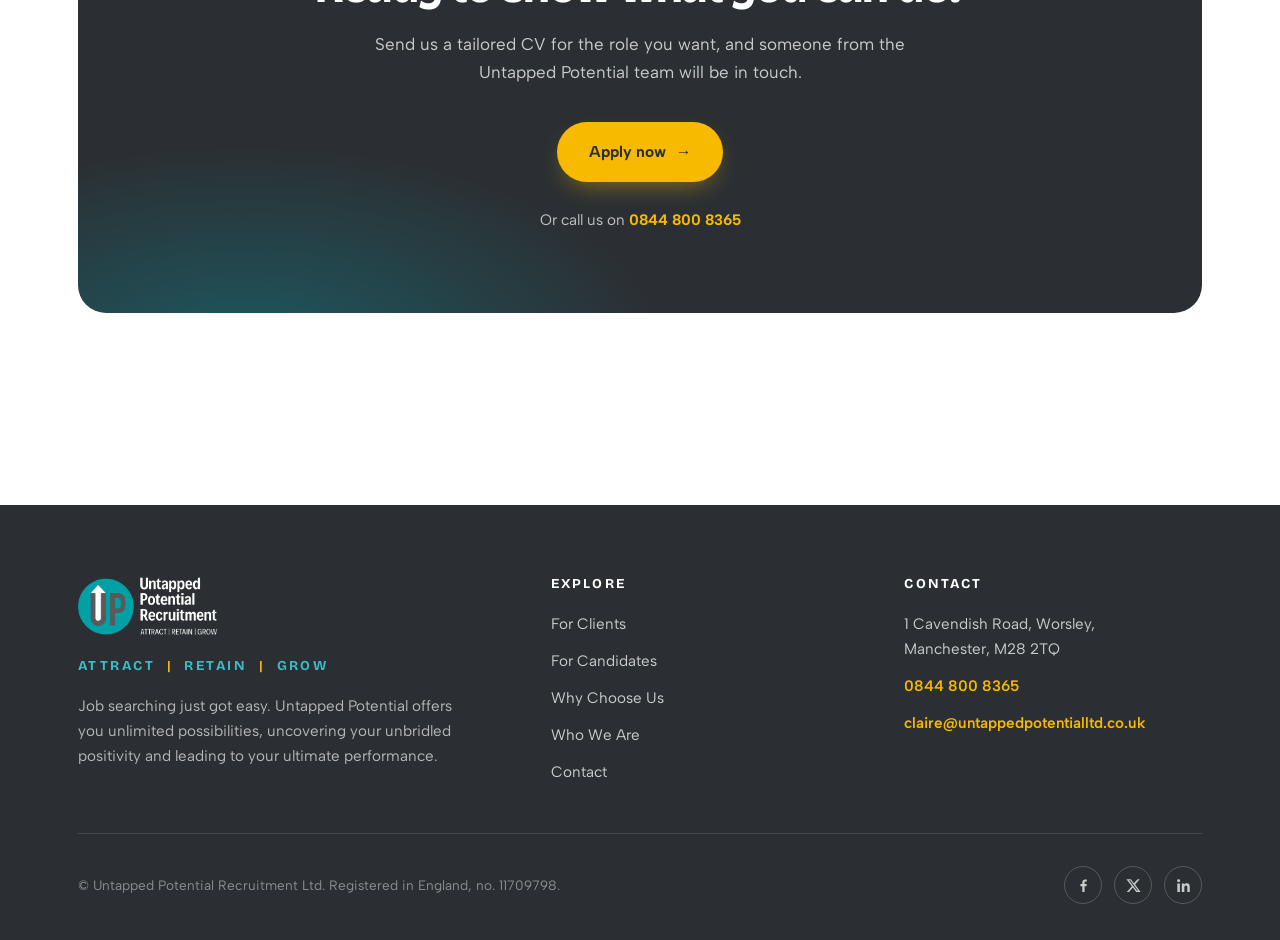
==== commit 7df14331: "Replace em-dashes with natural punctuation and tighten copy" ====
--- a/candidates.html
+++ b/candidates.html
@@ -3,8 +3,8 @@
 <head>
 <meta charset="UTF-8">
 <meta name="viewport" content="width=device-width, initial-scale=1.0">
-<title>For Candidates — Untapped Potential Recruitment</title>
-<meta name="description" content="Selection Days that bring out the best in you. No boring interviews — a day of tasks and techniques to show employers what you're made of.">
+<title>For Candidates | Untapped Potential Recruitment</title>
+<meta name="description" content="Selection Days that bring out the best in you. No boring interviews, just a day of tasks and techniques to show employers what you're made of.">
 <link rel="preconnect" href="https://fonts.googleapis.com">
 <link rel="preconnect" href="https://fonts.gstatic.com" crossorigin>
 <link href="https://fonts.googleapis.com/css2?family=Bricolage+Grotesque:wght@500;700;800&family=Albert+Sans:wght@400;500;600;700&display=swap" rel="stylesheet">
@@ -14,7 +14,7 @@
 
 <header class="site-header" id="siteHeader">
   <div class="header-inner">
-    <a class="logo" href="index.html"><img src="assets/logo-white-bg.png" alt="Untapped Potential Recruitment — Attract, Retain, Grow"></a>
+    <a class="logo" href="index.html"><img src="assets/logo-white-bg.png" alt="Untapped Potential Recruitment: Attract, Retain, Grow"></a>
     <nav class="nav" id="nav">
       <a href="index.html">Home</a>
       <a href="clients.html">Clients</a>
@@ -38,7 +38,7 @@
     <div class="wrap">
       <span class="eyebrow">For candidates</span>
       <h1>Selection days bring out <span class="tap">the best</span> in you.</h1>
-      <p class="lead">At Untapped Potential we do things differently. Our Selection Days show potential employers just what you're made of — no boring interview, no trick questions, no reciting your CV.</p>
+      <p class="lead">At Untapped Potential we do things differently. Our Selection Days show potential employers just what you're made of. No boring interview, no trick questions, no reciting your CV.</p>
     </div>
   </section>
 
@@ -48,9 +48,9 @@
         <div class="img-frame reveal"><img src="assets/what-we-do.jpg" alt="A candidate presenting during a Selection Day exercise"></div>
         <div class="reveal d1">
           <span class="eyebrow">The Selection Day</span>
-          <h2>A day of tasks — not an hour of questions.</h2>
+          <h2>A day of tasks, not an hour of questions.</h2>
           <p>It's not like a normal interview. It's a day of tasks and fun techniques, working alone and as part of a team, to really impress your potential future employer.</p>
-          <p>You'll also get the chance to question the employer live on the day — so you can decide whether the business is right for you, too.</p>
+          <p>You'll also get the chance to question the employer live on the day, so you can decide whether the business is right for you too.</p>
           <a class="btn btn-gold" href="contact.html">Register your interest <span class="arr">&rarr;</span></a>
         </div>
       </div>
@@ -67,7 +67,7 @@
         <article class="step reveal">
           <span class="num">STEP 01</span>
           <h3>Find a role</h3>
-          <p>Browse our live vacancies — from customer service to senior executive roles across the North West and beyond.</p>
+          <p>Browse our live vacancies, from customer service to senior executive roles across the North West and beyond.</p>
         </article>
         <article class="step reveal d1">
           <span class="num">STEP 02</span>
@@ -77,7 +77,7 @@
         <article class="step reveal d2">
           <span class="num">STEP 03</span>
           <h3>Shine on the day</h3>
-          <p>If you're shortlisted, we'll invite you to a Selection Day — and coach you on how to show your real ability.</p>
+          <p>If you're shortlisted, we'll invite you to a Selection Day and coach you on how to show your real ability.</p>
         </article>
       </div>
     </div>
@@ -92,7 +92,7 @@
           <ul class="arrow-list">
             <li><span class="tick">&#10003;</span><p><strong>Tailor it to the role.</strong> A CV written for one specific position always beats a generic one.</p></li>
             <li><span class="tick">&#10003;</span><p><strong>Lead with achievements.</strong> Show what you delivered, not just what you were responsible for.</p></li>
-            <li><span class="tick">&#10003;</span><p><strong>Keep it honest.</strong> Our process reveals the real you — so let your CV do the same.</p></li>
+            <li><span class="tick">&#10003;</span><p><strong>Keep it honest.</strong> Our process reveals the real you, so let your CV do the same.</p></li>
             <li><span class="tick">&#10003;</span><p><strong>Ask us for help.</strong> We're performance coaches as well as recruiters, and we want you at your best.</p></li>
           </ul>
           <a class="btn btn-outline" href="mailto:applications@untappedpotentialltd.co.uk">Send your CV <span class="arr">&rarr;</span></a>
@@ -106,7 +106,7 @@
     <div class="wrap">
       <div class="section-head center reveal">
         <span class="eyebrow">What our candidates think</span>
-        <h2>Liberating, enjoyable — and it <span class="tap">works</span>.</h2>
+        <h2>Liberating, enjoyable, and it <span class="tap">works</span>.</h2>
       </div>
       <div class="quotes">
         <blockquote class="quote reveal">
@@ -121,7 +121,7 @@
         </blockquote>
         <blockquote class="quote reveal d2">
           <span class="mark">&ldquo;</span>
-          <p>They bring out the best — and the worst — in people! An imaginative approach and positive energy.</p>
+          <p>They bring out the best and the worst in people! An imaginative approach and positive energy.</p>
           <cite>Phil Wright <span>Boardman Bros Ltd</span></cite>
         </blockquote>
       </div>
@@ -147,7 +147,7 @@
       <div>
         <a class="logo" href="index.html"><img src="assets/logo-dark-bg.png" alt="Untapped Potential Recruitment"></a>
         <div class="footer-motto">Attract <em>|</em> Retain <em>|</em> Grow</div>
-        <p>Job searching just got easy. Untapped Potential offers you unlimited possibilities — uncovering your unbridled positivity, leading to your ultimate performance.</p>
+        <p>Job searching just got easy. Untapped Potential offers you unlimited possibilities, uncovering your unbridled positivity and leading to your ultimate performance.</p>
       </div>
       <div>
         <h4>Explore</h4>
